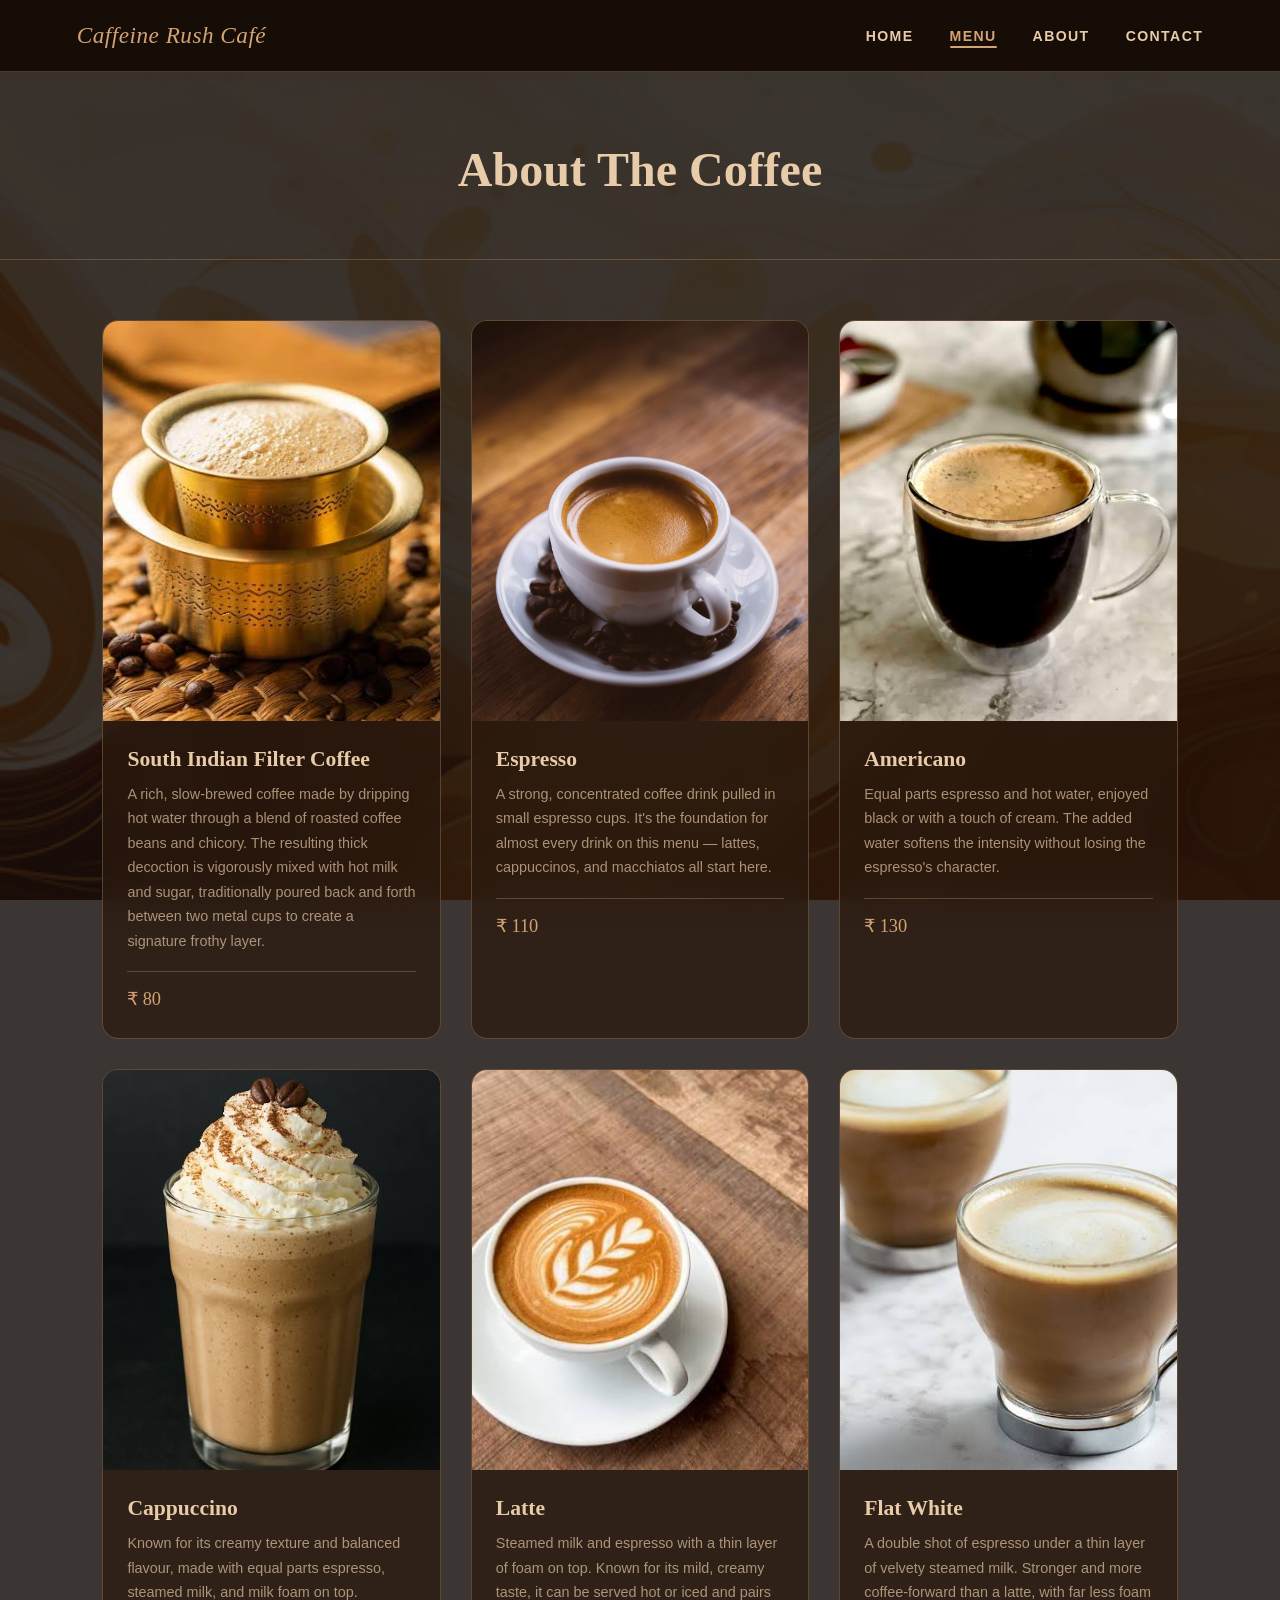
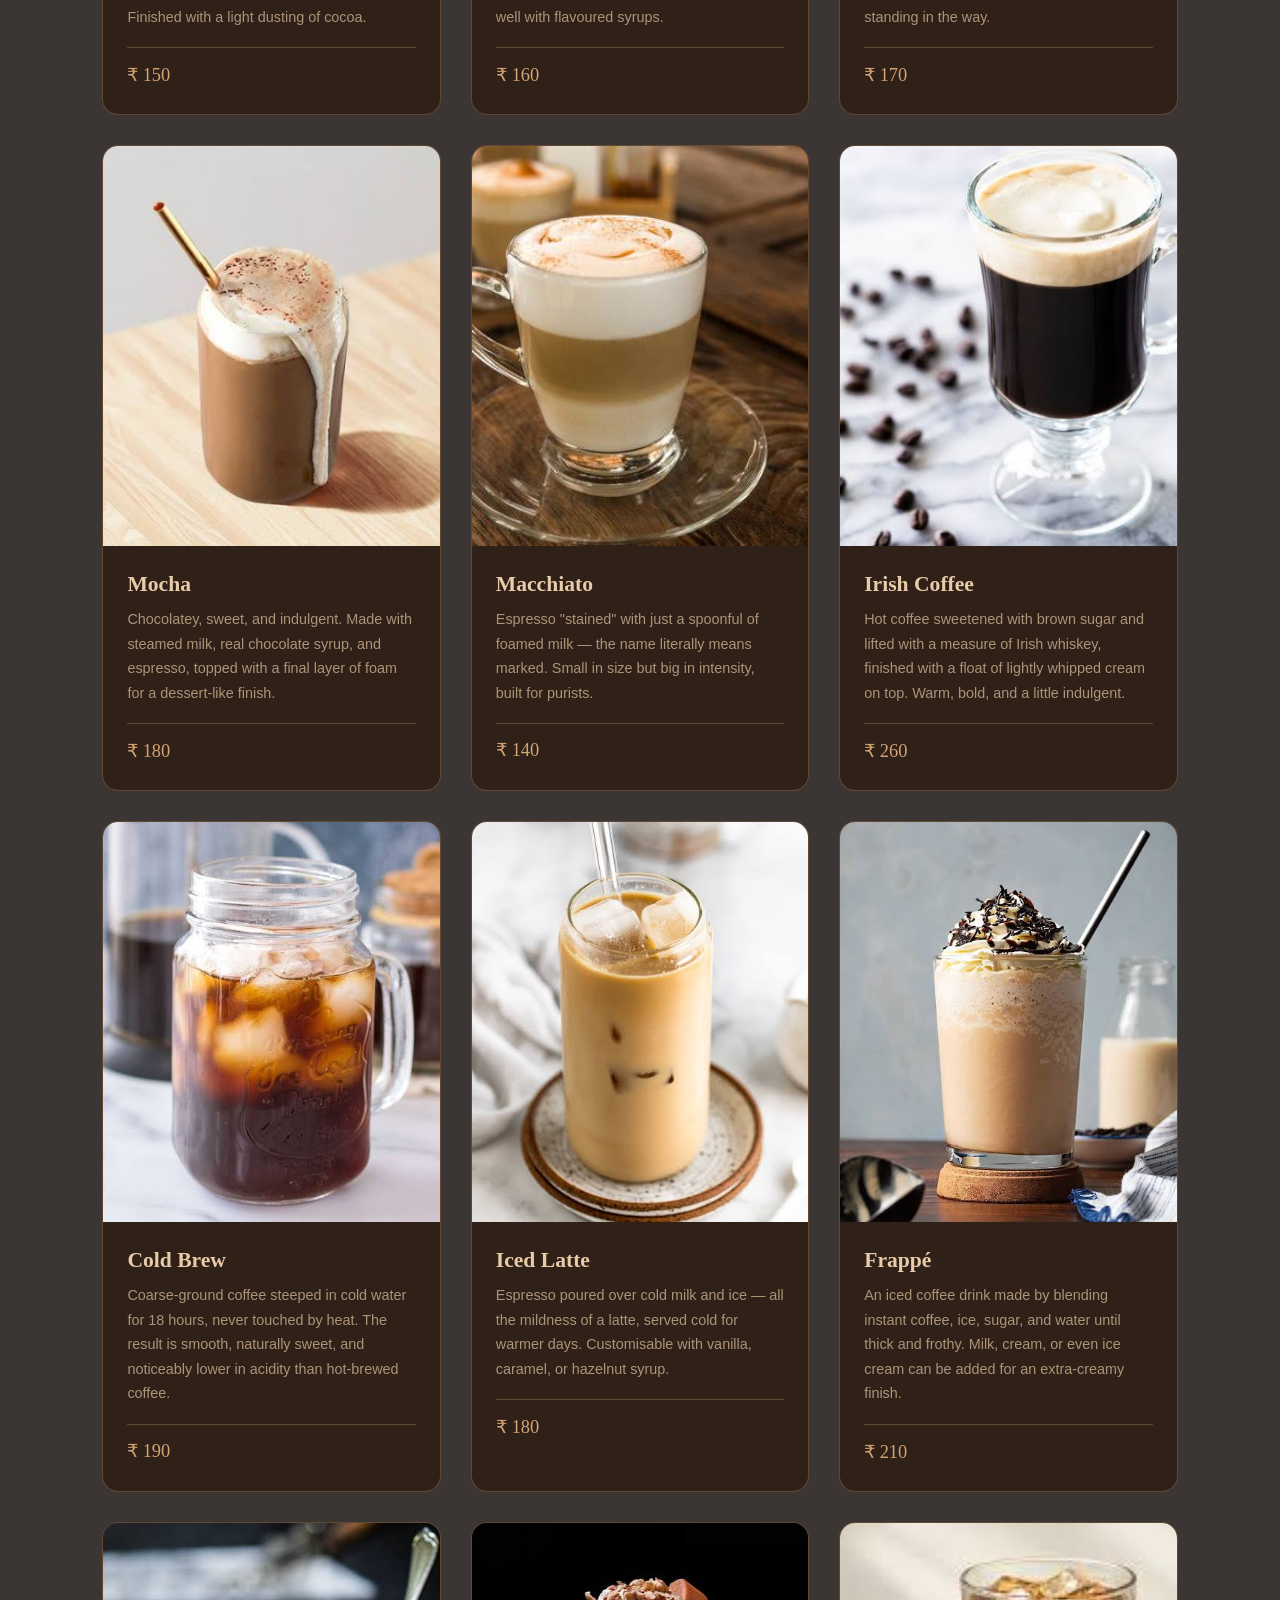
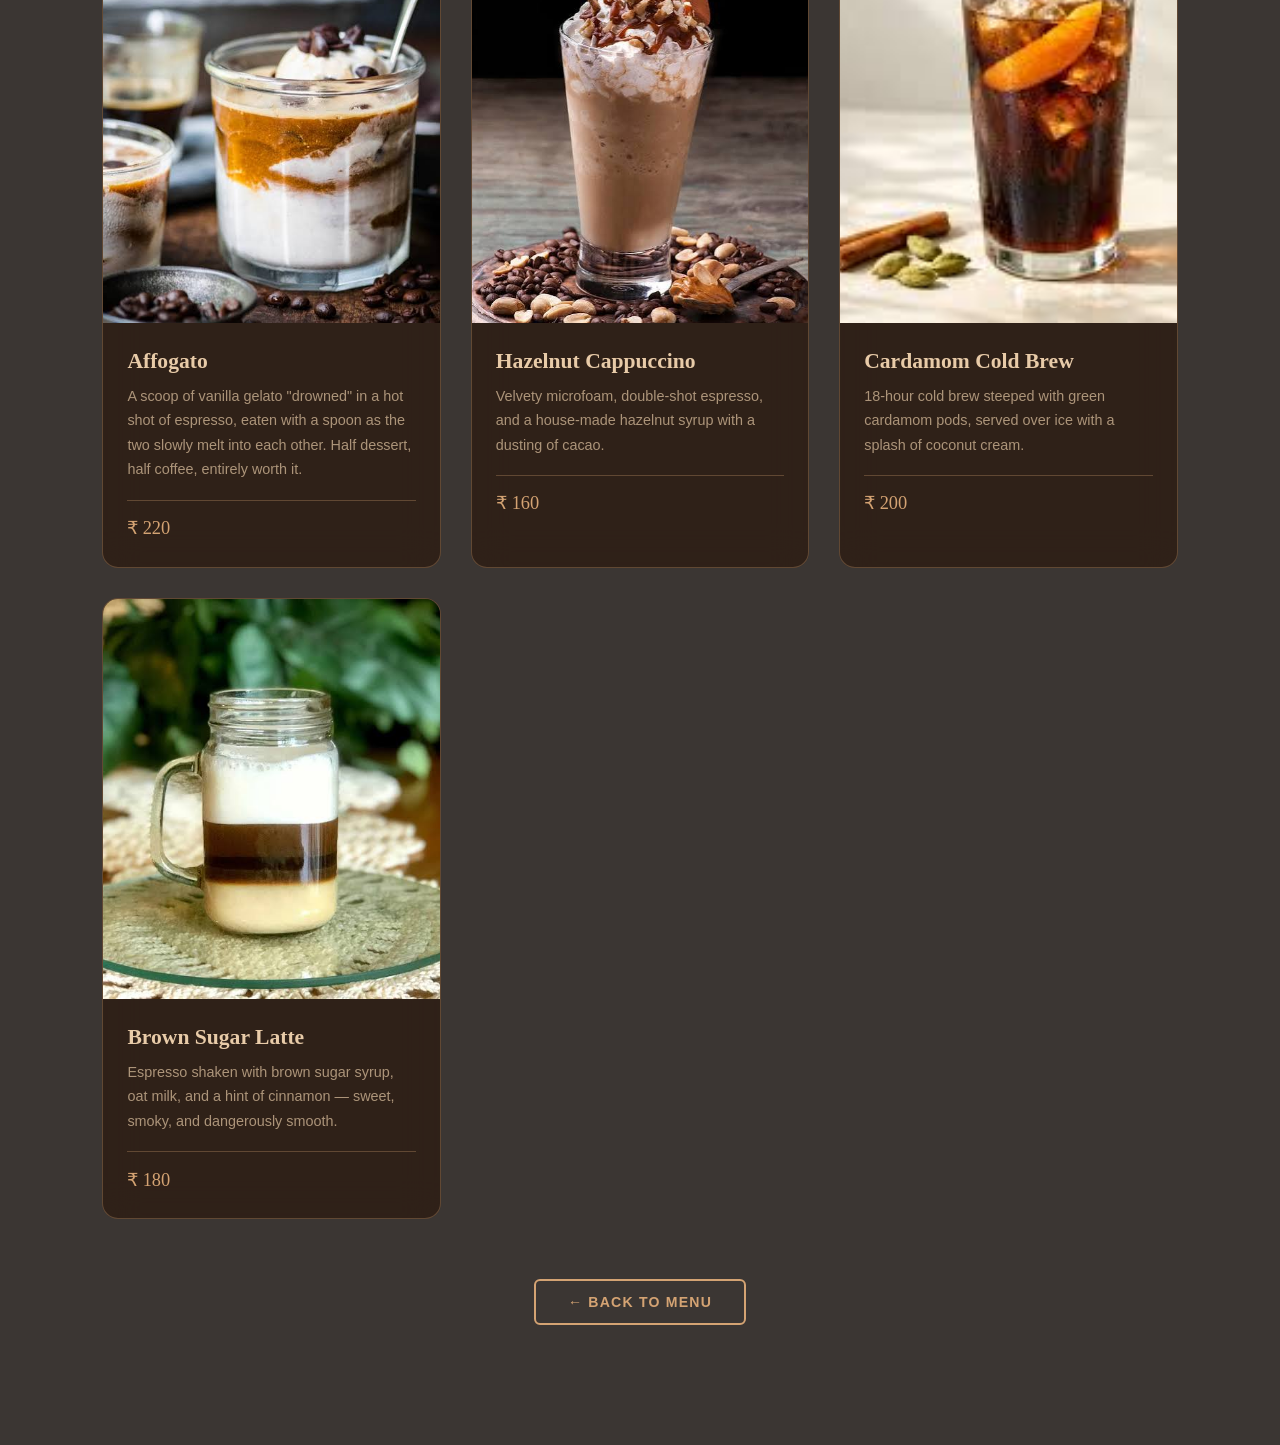
==== coffee.html @ bfacd7c4 "Initial coffee landing page" ====
<!DOCTYPE html>
<html lang="en">
<head>
  <meta charset="UTF-8">
  <meta name="viewport" content="width=device-width, initial-scale=1.0">
  <title>Coffee Guide | Caffeine Rush Café</title>
  <link rel="icon" href="images/f2.webp">
  <link rel="stylesheet" href="style.css">
</head>
<body class="coffee-page">
  <div class="coffee-page-overlay">

    <!-- ═══ NAVBAR ═══ -->
    <nav class="navbar">
      <a href="index.html" class="brand">Caffeine Rush Café</a>
      <ul class="nav-links">
        <li><a href="index.html">Home</a></li>
        <li><a href="menu.html" class="active">Menu</a></li>
        <li><a href="about.html">About</a></li>
        <li><a href="contact.html">Contact</a></li>
      </ul>
    </nav>

    <!-- ═══ INTRO ═══ -->
    <div class="coffee-detail-hero">
      <h1>About The Coffee</h1>
    </div>

    <!-- ═══ COFFEE GRID ═══ -->
    <div class="coffee-grid">

      <div class="coffee-card glass-card" id="filter">
        <img src="images/filter.jpg" alt="Filter Coffee" class="coffee-card-img">
        <div class="coffee-card-body">
          <h2>South Indian Filter Coffee</h2>
          <p>A rich, slow-brewed coffee made by dripping hot water through a blend of roasted coffee beans and chicory. The resulting thick decoction is vigorously mixed with hot milk and sugar, traditionally poured back and forth between two metal cups to create a signature frothy layer.</p>
          <div class="coffee-card-footer">
            <span class="coffee-price">₹ 80</span>
          </div>
        </div>
      </div>

      <div class="coffee-card glass-card" id="espresso">
        <img src="images/espr.webp" alt="Espresso" class="coffee-card-img">
        <div class="coffee-card-body">
          <h2>Espresso</h2>
          <p>A strong, concentrated coffee drink pulled in small espresso cups. It's the foundation for almost every drink on this menu — lattes, cappuccinos, and macchiatos all start here.</p>
          <div class="coffee-card-footer">
            <span class="coffee-price">₹ 110</span>
          </div>
        </div>
      </div>

      <div class="coffee-card glass-card" id="americano">
        <img src="images/amer.jpg" alt="Americano" class="coffee-card-img">
        <div class="coffee-card-body">
          <h2>Americano</h2>
          <p>Equal parts espresso and hot water, enjoyed black or with a touch of cream. The added water softens the intensity without losing the espresso's character.</p>
          <div class="coffee-card-footer">
            <span class="coffee-price">₹ 130</span>
          </div>
        </div>
      </div>

      <div class="coffee-card glass-card" id="cappuccino">
        <img src="images/capp.jpg" alt="Cappuccino" class="coffee-card-img">
        <div class="coffee-card-body">
          <h2>Cappuccino</h2>
          <p>Known for its creamy texture and balanced flavour, made with equal parts espresso, steamed milk, and milk foam on top. Finished with a light dusting of cocoa.</p>
          <div class="coffee-card-footer">
            <span class="coffee-price">₹ 150</span>
          </div>
        </div>
      </div>

      <div class="coffee-card glass-card" id="latte">
        <img src="images/latte.jpg" alt="Latte" class="coffee-card-img">
        <div class="coffee-card-body">
          <h2>Latte</h2>
          <p>Steamed milk and espresso with a thin layer of foam on top. Known for its mild, creamy taste, it can be served hot or iced and pairs well with flavoured syrups.</p>
          <div class="coffee-card-footer">
            <span class="coffee-price">₹ 160</span>
          </div>
        </div>
      </div>

      <div class="coffee-card glass-card" id="flatwhite">
        <img src="images/white.jpg" alt="Flat White" class="coffee-card-img">
        <div class="coffee-card-body">
          <h2>Flat White</h2>
          <p>A double shot of espresso under a thin layer of velvety steamed milk. Stronger and more coffee-forward than a latte, with far less foam standing in the way.</p>
          <div class="coffee-card-footer">
            <span class="coffee-price">₹ 170</span>
          </div>
        </div>
      </div>

      <div class="coffee-card glass-card" id="mocha">
        <img src="images/mocha.jpg" alt="Mocha" class="coffee-card-img">
        <div class="coffee-card-body">
          <h2>Mocha</h2>
          <p>Chocolatey, sweet, and indulgent. Made with steamed milk, real chocolate syrup, and espresso, topped with a final layer of foam for a dessert-like finish.</p>
          <div class="coffee-card-footer">
            <span class="coffee-price">₹ 180</span>
          </div>
        </div>
      </div>

      <div class="coffee-card glass-card" id="macchiato">
        <img src="images/macc.jpg" alt="Macchiato" class="coffee-card-img">
        <div class="coffee-card-body">
          <h2>Macchiato</h2>
          <p>Espresso "stained" with just a spoonful of foamed milk — the name literally means marked. Small in size but big in intensity, built for purists.</p>
          <div class="coffee-card-footer">
            <span class="coffee-price">₹ 140</span>
          </div>
        </div>
      </div>

      <div class="coffee-card glass-card" id="irish">
        <img src="images/irish.jpg" alt="Irish Coffee" class="coffee-card-img">
        <div class="coffee-card-body">
          <h2>Irish Coffee</h2>
          <p>Hot coffee sweetened with brown sugar and lifted with a measure of Irish whiskey, finished with a float of lightly whipped cream on top. Warm, bold, and a little indulgent.</p>
          <div class="coffee-card-footer">
            <span class="coffee-price">₹ 260</span>
          </div>
        </div>
      </div>

      <div class="coffee-card glass-card" id="coldbrew">
        <img src="images/cold.jpg" alt="Cold Brew" class="coffee-card-img">
        <div class="coffee-card-body">
          <h2>Cold Brew</h2>
          <p>Coarse-ground coffee steeped in cold water for 18 hours, never touched by heat. The result is smooth, naturally sweet, and noticeably lower in acidity than hot-brewed coffee.</p>
          <div class="coffee-card-footer">
            <span class="coffee-price">₹ 190</span>
          </div>
        </div>
      </div>

      <div class="coffee-card glass-card" id="icedlatte">
        <img src="images/icedlatte.jpg" alt="Iced Latte" class="coffee-card-img">
        <div class="coffee-card-body">
          <h2>Iced Latte</h2>
          <p>Espresso poured over cold milk and ice — all the mildness of a latte, served cold for warmer days. Customisable with vanilla, caramel, or hazelnut syrup.</p>
          <div class="coffee-card-footer">
            <span class="coffee-price">₹ 180</span>
          </div>
        </div>
      </div>

      <div class="coffee-card glass-card" id="frappe">
        <img src="images/frappe.jpg" alt="Frappé" class="coffee-card-img">
        <div class="coffee-card-body">
          <h2>Frappé</h2>
          <p>An iced coffee drink made by blending instant coffee, ice, sugar, and water until thick and frothy. Milk, cream, or even ice cream can be added for an extra-creamy finish.</p>
          <div class="coffee-card-footer">
            <span class="coffee-price">₹ 210</span>
          </div>
        </div>
      </div>

      <div class="coffee-card glass-card" id="affogato">
        <img src="images/affogato.jpg" alt="Affogato" class="coffee-card-img">
        <div class="coffee-card-body">
          <h2>Affogato</h2>
          <p>A scoop of vanilla gelato "drowned" in a hot shot of espresso, eaten with a spoon as the two slowly melt into each other. Half dessert, half coffee, entirely worth it.</p>
          <div class="coffee-card-footer">
            <span class="coffee-price">₹ 220</span>
          </div>
        </div>
      </div>

      <div class="coffee-card glass-card" id="hazelnut">
        <img src="images/hazel.jpg" alt="Hazelnut Cappuccino" class="coffee-card-img">
        <div class="coffee-card-body">
          <h2>Hazelnut Cappuccino</h2>
          <p>Velvety microfoam, double-shot espresso, and a house-made hazelnut syrup with a dusting of cacao.</p>
          <div class="coffee-card-footer">
            <span class="coffee-price">₹ 160</span>
          </div>
        </div>
      </div>

      <div class="coffee-card glass-card" id="cardamom">
        <img src="images/cardo.jpg" alt="Cardamom Cold Brew" class="coffee-card-img">
        <div class="coffee-card-body">
          <h2>Cardamom Cold Brew</h2>
          <p>18-hour cold brew steeped with green cardamom pods, served over ice with a splash of coconut cream.</p>
          <div class="coffee-card-footer">
            <span class="coffee-price">₹ 200</span>
          </div>
        </div>
      </div>

      <div class="coffee-card glass-card" id="brown">
        <img src="images/brown.jpg" alt="Brown Sugar Latte" class="coffee-card-img">
        <div class="coffee-card-body">
          <h2>Brown Sugar Latte</h2>
          <p>Espresso shaken with brown sugar syrup, oat milk, and a hint of cinnamon — sweet, smoky, and dangerously smooth.</p>
          <div class="coffee-card-footer">
            <span class="coffee-price">₹ 180</span>
          </div>
        </div>
      </div>

    </div>

    
    <div class="text-center" style="padding-bottom: 60px;">
      <a href="menu.html" class="btn btn-outline">← Back to Menu</a>
    </div>

  </div>
</body>
</html>
---- style.css ----
:root {
  --espresso:   #2c1a0e;  
  --roast:      #5b2d0e;   
  --caramel:    #d4a373;  
  --latte:      #e8cba8;  
  --cream:      #fdf6ec;  
  --mist:       rgba(253, 246, 236, 0.06);
  --card-bg:    rgba(44, 26, 14, 0.72);
  --border:     rgba(212, 163, 115, 0.30);
  --shadow:     rgba(91, 45, 14, 0.40);
}

*{
  margin: 0; padding: 0;
  box-sizing: border-box;
}
html  { scroll-behavior: smooth; }
body  {
  font-family: 'Lato', sans-serif;
  background: var(--espresso);
  color: var(--cream);
  overflow-x: hidden;
}

/* ================================================
   TYPOGRAPHY
================================================ */
h1, h2, h3 { font-family: 'Playfair Display', serif; }
h1 { font-size: 3rem;   color: var(--latte); }
h2 { font-size: 2rem;   color: var(--caramel); }
h3 { font-size: 1.3rem; color: var(--latte); }
p  { color: var(--latte); font-size: 1rem; line-height: 1.8; }


/* ================================================
   NAVBAR  (shared across all pages)
================================================ */
.navbar {
  position: sticky;
  top: 0;
  z-index: 100;
  display: flex;
  align-items: center;
  justify-content: space-between;
  padding: 0 6%;
  height: 72px;
  background: rgba(20, 10, 4, 0.92);
  backdrop-filter: blur(14px);
  -webkit-backdrop-filter: blur(14px);
  border-bottom: 1px solid var(--border);
}
.navbar .brand {
  font-family: 'Playfair Display', serif;
  font-size: 1.45rem;
  font-style: italic;
  color: var(--caramel);
  text-decoration: none;
  letter-spacing: 0.5px;
  white-space: nowrap;
}
.nav-links {
  display: flex;
  list-style: none;
  gap: 36px;
}
.nav-links a {
  font-family: 'Lato', sans-serif;
  font-size: 0.88rem;
  font-weight: 700;
  letter-spacing: 1.4px;
  text-transform: uppercase;
  color: var(--latte);
  text-decoration: none;
  position: relative;
  transition: color 0.25s;
}
.nav-links a::after {
  content: "";
  position: absolute;
  bottom: -4px; left: 0;
  width: 0; height: 2px;
  background: var(--caramel);
  border-radius: 2px;
  transition: width 0.28s;
}
.nav-links a:hover,
.nav-links a.active  { color: var(--caramel); }
.nav-links a:hover::after,
.nav-links a.active::after { width: 100%; }

/* ================================================
   BUTTONS
================================================ */
.btn {
  display: inline-block;
  padding: 13px 32px;
  font-family: 'Lato', sans-serif;
  font-size: 0.88rem;
  font-weight: 700;
  letter-spacing: 1.2px;
  text-transform: uppercase;
  text-decoration: none;
  border-radius: 6px;
  transition: all 0.3s;
  cursor: pointer;
  border: none;
}
.btn-primary {
  background: var(--caramel);
  color: var(--espresso);
  margin-top: 50px;
}
.btn-primary:hover {
  background: var(--latte);
  transform: translateY(-3px);
  box-shadow: 0 8px 24px rgba(212, 163, 115, 0.45);
}
.btn-outline {
  background: transparent;
  color: var(--caramel);
  border: 2px solid var(--caramel);
}
.btn-outline:hover {
  background: var(--caramel);
  color: var(--espresso);
  transform: translateY(-3px);
}

/* ================================================
   SECTION COMMON
================================================ */
.section        { padding: 90px 8%; }
.section-label  {
  display: block;
  font-family: 'Lato', sans-serif;
  font-size: 0.78rem;
  font-weight: 700;
  letter-spacing: 3px;
  text-transform: uppercase;
  color: var(--caramel);
  margin-bottom: 10px;
}
.section-title {
  font-size: 2.6rem;
  color: var(--latte);
  margin-bottom: 18px;
}
.section-divider {
  width: 60px; height: 3px;
  background: var(--caramel);
  border-radius: 2px;
  margin: 0 auto 55px;
}
.section-divider.left { margin-left: 0; }
.text-center { text-align: center; }

/* ================================================
   GLASS CARD
================================================ */
.glass-card {
  background: var(--card-bg);
  backdrop-filter: blur(18px);
  -webkit-backdrop-filter: blur(18px);
  border: 1px solid var(--border);
  border-radius: 16px;
  transition: transform 0.35s, box-shadow 0.35s, border-color 0.35s;
}
.glass-card:hover {
  transform: translateY(-6px);
  box-shadow: 0 16px 48px var(--shadow);
  border-color: rgba(212, 163, 115, 0.55);
}

/* ================================================
   FOOTER (shared)
================================================ */
.footer {
  background: #180c05;
  border-top: 1px solid var(--border);
  padding: 50px 8% 30px;
  display: grid;
  grid-template-columns: 1fr 1fr 1fr;
  gap: 40px;
}
.footer-brand h3 {
  font-family: 'Playfair Display', serif;
  font-style: italic;
  font-size: 1.5rem;
  color: var(--caramel);
  margin-bottom: 12px;
}
.footer-brand p { font-size: 0.9rem; color: rgba(232, 203, 168, 0.65); }
.footer h4 {
  font-family: 'Lato', sans-serif;
  font-size: 0.78rem;
  letter-spacing: 2px;
  text-transform: uppercase;
  color: var(--caramel);
  margin-bottom: 16px;
}
.footer ul { list-style: none; }
.footer ul li { margin-bottom: 10px; }
.footer ul li a {
  color: rgba(232, 203, 168, 0.65);
  text-decoration: none;
  font-size: 0.9rem;
  transition: color 0.25s;
}
.footer ul li a:hover { color: var(--caramel); }
.footer-bottom {
  background: #120800;
  text-align: center;
  padding: 18px;
  border-top: 1px solid var(--border);
  font-size: 0.82rem;
  color: rgba(232, 203, 168, 0.4);
}

/* ================================================
   ── INDEX PAGE ──
================================================ */

/* Hero */
.hero {
  position: relative;
  min-height: 100vh;
  display: flex;
  align-items: center;
  background: url("images/c5.jpg") center/cover no-repeat;
}
.hero-overlay {
  position: absolute;
  inset: 0;
  background: linear-gradient(
    135deg,
    rgba(20, 8, 2, 0.82) 0%,
    rgba(44, 26, 14, 0.65) 60%,
    rgba(20, 8, 2, 0.78) 100%
  );
}
.hero-inner {
  position: relative;
  z-index: 2;
  width: 100%;
  max-width: 1200px;
  margin: 0 auto;
  padding: 0 8%;
  display: flex;
  align-items: center;
  justify-content: space-between;
  gap: 60px;
}
.hero-content {
  max-width: 600px;
  animation: heroFade 1s ease forwards;
}
.hero-logo-wrap {
  flex-shrink: 0;
  display: flex;
  align-items: center;
  justify-content: center;
  animation: heroFade 1.2s ease forwards;
}
.hero-logo {
  height: 280px;
  object-fit: cover;
  border-radius: 25px;
  border: 3px solid var(--border);
  box-shadow: 0 0 60px rgba(212, 163, 115, 0.35), 0 20px 60px rgba(0,0,0,0.5);
}
.hero-eyebrow {
  display: inline-block;
  font-size: 0.78rem;
  font-weight: 700;
  letter-spacing: 3.5px;
  text-transform: uppercase;
  color: var(--caramel);
  border: 1px solid var(--border);
  padding: 6px 16px;
  border-radius: 30px;
  margin-bottom: 22px;
}
.hero h1 {
  font-size: 4.2rem;
  color: var(--cream);
  margin-bottom: 20px;
}
.hero h1 em {
  font-style: italic;
  color: var(--caramel);
}
.hero-sub {
  font-size: 1.1rem;
  color: var(--latte);
  margin-bottom: 38px;
  max-width: 480px;
  line-height: 1.8;
}
.hero-cta { display: flex; gap: 16px; flex-wrap: wrap; }

@keyframes heroFade {
  from { opacity:0; transform: translateY(30px); }
  to   { opacity:1; transform: translateY(0);    }
}
.pillars {
  display: grid;
  grid-template-columns: repeat(3, 1fr);
  gap: 24px;
}
.pillar {
  padding: 36px 28px;
  text-align: center;
}
.pillar h3   { margin-bottom: 12px; font-size: 1.15rem; }
.pillar p    { font-size: 0.93rem; color: rgba(232,203,168,0.7); }

/* Signature drinks — 3 spotlight cards */
.spotlight-grid {
  display: grid;
  grid-template-columns: repeat(3, 1fr);
  gap: 24px;
}
.spotlight-card {
  padding: 32px 24px 28px;
  display: flex;
  flex-direction: column;
  gap: 10px;
}
.spotlight-card .tag {
  font-size: 0.72rem;
  font-weight: 700;
  letter-spacing: 2px;
  text-transform: uppercase;
  color: var(--caramel);
}
.spotlight-card h3 { font-size: 1.25rem; }
.spotlight-card p  { font-size: 0.88rem; color: rgba(232,203,168,0.68); flex:1; }
.spotlight-card .price {
  font-family: 'Playfair Display', serif;
  font-size: 1.1rem;
  color: var(--caramel);
  margin-top: 8px;
}

/* Timings grid (replaces old hours strip) */
.timings-grid {
  display: grid;
  grid-template-columns: repeat(4, 1fr);
  gap: 22px;
}
.timing-card {
  padding: 30px 22px;
  text-align: center;
  display: flex;
  flex-direction: column;
  gap: 10px;
}
.timing-day {
  font-size: 0.75rem;
  font-weight: 700;
  letter-spacing: 2px;
  text-transform: uppercase;
  color: var(--caramel);
}
.timing-hours {
  font-family: 'Playfair Display', serif;
  font-size: 1.15rem;
  color: var(--cream);
}

/* ================================================
   ── MENU PAGE ──
================================================ */
.menu-hero {
  background: url("images/f2.webp") center/cover no-repeat;
  position: relative;
  padding: 100px 8% 70px;
  text-align: center;
}
.menu-hero::before {
  content: ""; position: absolute; inset: 0;
  background: rgba(12, 5, 2, 0.75);
}
.menu-hero * { position: relative; z-index: 1; }
.menu-hero h1 { font-size: 3rem; margin-bottom: 12px; }
.menu-hero p  { color: var(--latte); font-size: 1rem; }

.menu-grid {
  display: grid;
  grid-template-columns: repeat(auto-fill, minmax(280px, 1fr));
  gap: 24px;
}
.menu-item {
  padding: 30px 26px;
  display: flex;
  flex-direction: column;
  gap: 8px;
}
.menu-item-top {
  display: flex;
  justify-content: space-between;
  align-items: baseline;
}
.menu-item-top h3 { font-size: 1.1rem; }
.menu-item .item-price {
  font-family: 'Playfair Display', serif;
  font-size: 1rem;
  color: var(--caramel);
  white-space: nowrap;
  margin-left: 10px;
}
.menu-item p  { font-size: 0.88rem; color: rgba(232,203,168,0.65); line-height: 1.6; }
.menu-item .badge {
  align-self: flex-start;
  font-size: 0.68rem;
  font-weight: 700;
  letter-spacing: 1px;
  text-transform: uppercase;
  padding: 3px 10px;
  border-radius: 20px;
  background: rgba(212,163,115,0.15);
  color: var(--caramel);
  border: 1px solid rgba(212,163,115,0.3);
  margin-top: 4px;
}

/* ================================================
   ── COFFEE DETAIL PAGE ──
================================================ */
.coffee-page {
  background: url("images/c1.jpg") center/cover fixed;
}
.coffee-page-overlay {
  min-height: 100vh;
  background: rgba(10, 4, 1, 0.80);
  padding-bottom: 60px;
}
.coffee-detail-hero {
  text-align: center;
  padding: 70px 8% 50px;
  border-bottom: 1px solid var(--border);
}
.coffee-detail-hero h1 { margin-bottom: 12px; }
.coffee-detail-hero p  { max-width: 560px; margin: 0 auto; color: rgba(232,203,168,0.7); }

.coffee-grid {
  display: grid;
  grid-template-columns: repeat(auto-fill, minmax(320px, 1fr));
  gap: 30px;
  padding: 60px 8%;
}
.coffee-card {
  padding: 0;
  overflow: hidden;
}
.coffee-card-img {
  width: 100%;
  height: 400px;
  object-fit: cover;
  display: block;
  transition: transform 0.45s;
}
.coffee-card:hover .coffee-card-img { transform: scale(1.05); }
.coffee-card-body { padding: 26px 24px 28px; }
.coffee-card-body h2 {
  font-size: 1.35rem;
  color: var(--latte);
  margin-bottom: 10px;
}
.coffee-card-body p  { font-size: 0.9rem; color: rgba(232,203,168,0.68); line-height: 1.7; }
.coffee-card-footer {
  display: flex;
  justify-content: space-between;
  align-items: center;
  margin-top: 18px;
  padding-top: 16px;
  border-top: 1px solid var(--border);
}
.coffee-price {
  font-family: 'Playfair Display', serif;
  font-size: 1.15rem;
  color: var(--caramel);
}
.intensity {
  display: flex;
  gap: 4px;
  align-items: center;
}
.dot {
  width: 10px; height: 10px;
  border-radius: 50%;
  background: var(--border);
}
.dot.filled { background: var(--caramel); }
.intensity-label {
  font-size: 0.72rem;
  letter-spacing: 1px;
  text-transform: uppercase;
  color: rgba(232,203,168,0.5);
  margin-left: 6px;
}

/* ================================================
   ── ABOUT PAGE ──
================================================ */
.about-hero {
  background: url("images/f2.webp") center/cover no-repeat;
  position: relative;
  padding: 110px 8% 80px;
}
.about-hero::before {
  content: ""; position: absolute; inset: 0;
  background: rgba(10, 4, 2, 0.80);
}
.about-hero-content { position: relative; z-index: 1; max-width: 600px; }
.about-hero-content h1 { margin-bottom: 18px; }
.about-hero-content p  { color: var(--latte); font-size: 1.05rem; line-height: 1.8; }

/* Story split */
.story-split {
  display: grid;
  grid-template-columns: 1fr 1fr;
  gap: 60px;
  align-items: center;
}
.story-text h2   { margin-bottom: 16px; }
.story-text p    { margin-bottom: 14px; font-size: 0.95rem; color: rgba(232,203,168,0.78); }
.story-img {
  width: 100%;
  border-radius: 16px;
  border: 1px solid var(--border);
  object-fit: cover;
  height: 380px;
  box-shadow: 0 16px 50px rgba(0,0,0,0.5);
}

/* Values grid */
.values-grid {
  display: grid;
  grid-template-columns: repeat(auto-fill, minmax(220px, 1fr));
  gap: 22px;
}
.value-card {
  padding: 34px 26px;
  text-align: center;
}
.value-icon { font-size: 2rem; margin-bottom: 14px; }
.value-card h3 { font-size: 1.05rem; margin-bottom: 10px; }
.value-card p  { font-size: 0.88rem; color: rgba(232,203,168,0.65); }

/* Team grid */
.team-grid {
  display: grid;
  grid-template-columns: repeat(3, 1fr);
  gap: 26px;
}
.team-card { padding: 32px 24px; text-align: center; }
.team-avatar {
  width: 88px; height: 88px;
  border-radius: 50%;
  border: 2px solid var(--border);
  background: var(--roast);
  display: flex;
  align-items: center;
  justify-content: center;
  font-size: 2rem;
  margin: 0 auto 16px;
}
.team-card h3   { font-size: 1.1rem; margin-bottom: 4px; }
.team-card .role {
  font-size: 0.78rem;
  font-weight: 700;
  letter-spacing: 1.5px;
  text-transform: uppercase;
  color: var(--caramel);
  margin-bottom: 12px;
  display: block;
}
.team-card p { font-size: 0.88rem; color: rgba(232,203,168,0.6); }

/* Awards */
.awards-strip {
  display: flex;
  justify-content: center;
  gap: 30px;
  flex-wrap: wrap;
}
.award-badge {
  display: flex;
  align-items: center;
  gap: 14px;
  padding: 20px 28px;
  flex: 1;
  min-width: 200px;
  max-width: 280px;
}
.award-badge h4 { font-size: 0.95rem; color: var(--latte); margin-bottom: 3px; }
.award-badge span { font-size: 0.8rem; color: var(--caramel); font-weight: 700; }

/* ================================================
   ── CONTACT PAGE ──
================================================ */
.contact-hero {
  background: url("images/f2.webp") center/cover no-repeat;
  position: relative;
  padding: 100px 8% 70px;
  text-align: center;
}
.contact-hero::before {
  content: ""; position: absolute; inset: 0;
  background: rgba(10, 4, 2, 0.78);
}
.contact-hero * { position: relative; z-index: 1; }
.contact-hero h1 { margin-bottom: 12px; }
.contact-hero p  { color: var(--latte); font-size: 1rem; }

/* Contact layout */
.contact-layout {
  display: grid;
  grid-template-columns: 1fr 1.4fr;
  gap: 40px;
  max-width: 1080px;
  margin: 0 auto;
}

/* Info column */
.contact-info { display: flex; flex-direction: column; gap: 20px; }
.info-card {
  padding: 26px 24px;
  display: flex;
  align-items: flex-start;
  gap: 18px;
}
.info-icon { font-size: 1.5rem; flex-shrink: 0; margin-top: 2px; }
.info-card h4 {
  font-family: 'Lato', sans-serif;
  font-size: 0.72rem;
  font-weight: 700;
  letter-spacing: 2px;
  text-transform: uppercase;
  color: var(--caramel);
  margin-bottom: 5px;
}
.info-card p, .info-card a {
  font-size: 0.93rem;
  color: rgba(232,203,168,0.75);
  text-decoration: none;
  line-height: 1.7;
}
.info-card a:hover { color: var(--caramel); }

/* Hours table */
.hours-table { width: 100%; border-collapse: collapse; margin-top: 4px; }
.hours-table td {
  font-size: 0.88rem;
  padding: 5px 0;
  color: rgba(232,203,168,0.72);
}
.hours-table td:last-child { text-align: right; color: var(--caramel); }

/* Contact form */
.contact-form-card { padding: 40px 36px; }
.contact-form-card h2 { margin-bottom: 6px; font-size: 1.6rem; }
.contact-form-card > p { font-size: 0.9rem; color: rgba(232,203,168,0.65); margin-bottom: 28px; }

.form-row { display: grid; grid-template-columns: 1fr 1fr; gap: 16px; }

.form-group { display: flex; flex-direction: column; gap: 6px; margin-bottom: 18px; }
.form-group label {
  font-size: 0.75rem;
  font-weight: 700;
  letter-spacing: 1.5px;
  text-transform: uppercase;
  color: var(--caramel);
}
.form-group input,
.form-group select,
.form-group textarea {
  background: rgba(255,255,255,0.05);
  border: 1px solid var(--border);
  border-radius: 8px;
  padding: 12px 16px;
  color: var(--cream);
  font-family: 'Lato', sans-serif;
  font-size: 0.93rem;
  outline: none;
  transition: border-color 0.25s, box-shadow 0.25s;
  width: 100%;
}
.form-group select { cursor: pointer; }
.form-group input::placeholder,
.form-group textarea::placeholder { color: rgba(232,203,168,0.3); }
.form-group input:focus,
.form-group select:focus,
.form-group textarea:focus {
  border-color: var(--caramel);
  box-shadow: 0 0 0 3px rgba(212,163,115,0.15);
}
.form-group textarea { resize: vertical; min-height: 130px; }

.form-submit { margin-top: 6px; width: 100%; justify-content: center; font-size: 0.9rem; }

/* Confirmation toast */
.toast {
  display: none;
  position: fixed;
  bottom: 32px; right: 32px;
  background: var(--caramel);
  color: var(--espresso);
  padding: 14px 24px;
  border-radius: 10px;
  font-weight: 700;
  font-size: 0.9rem;
  box-shadow: 0 8px 28px rgba(0,0,0,0.4);
  z-index: 999;
  animation: toastIn 0.4s ease;
}
@keyframes toastIn {
  from { opacity:0; transform: translateY(20px); }
  to   { opacity:1; transform: translateY(0);     }
}
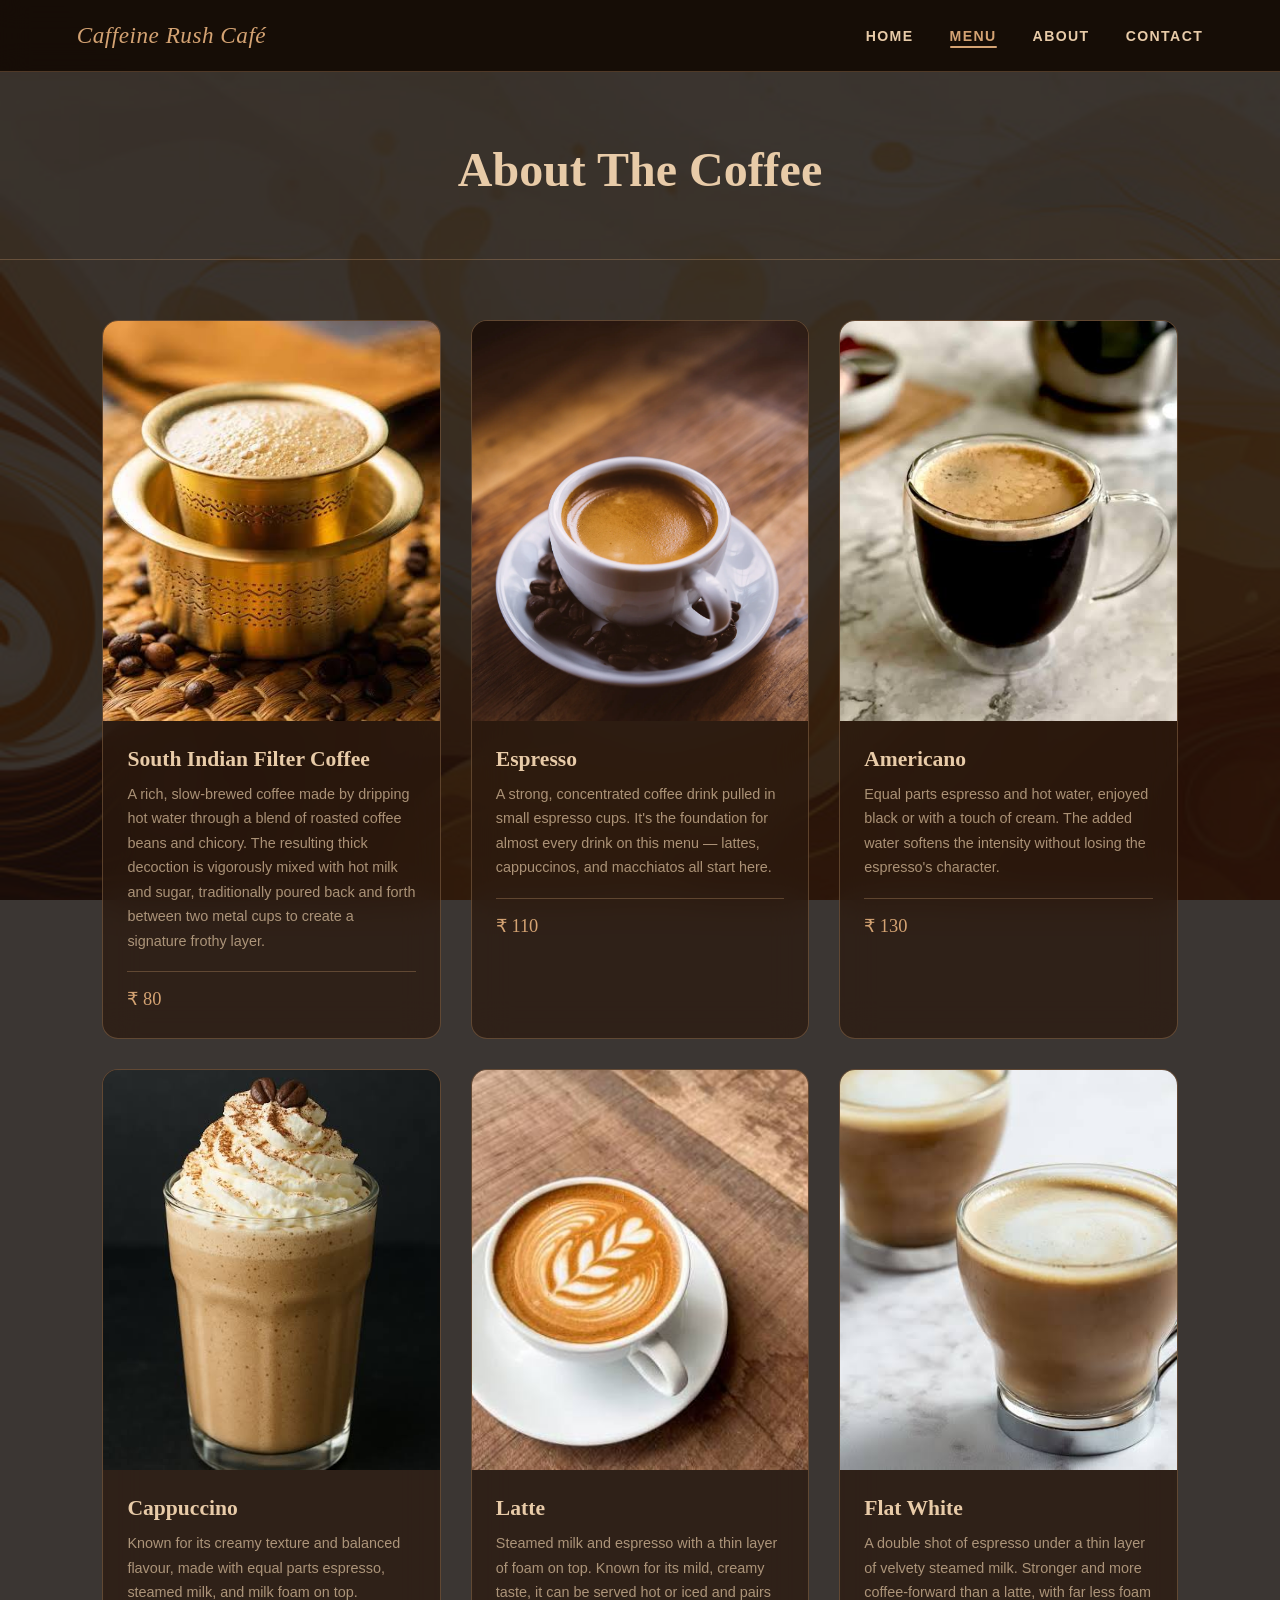
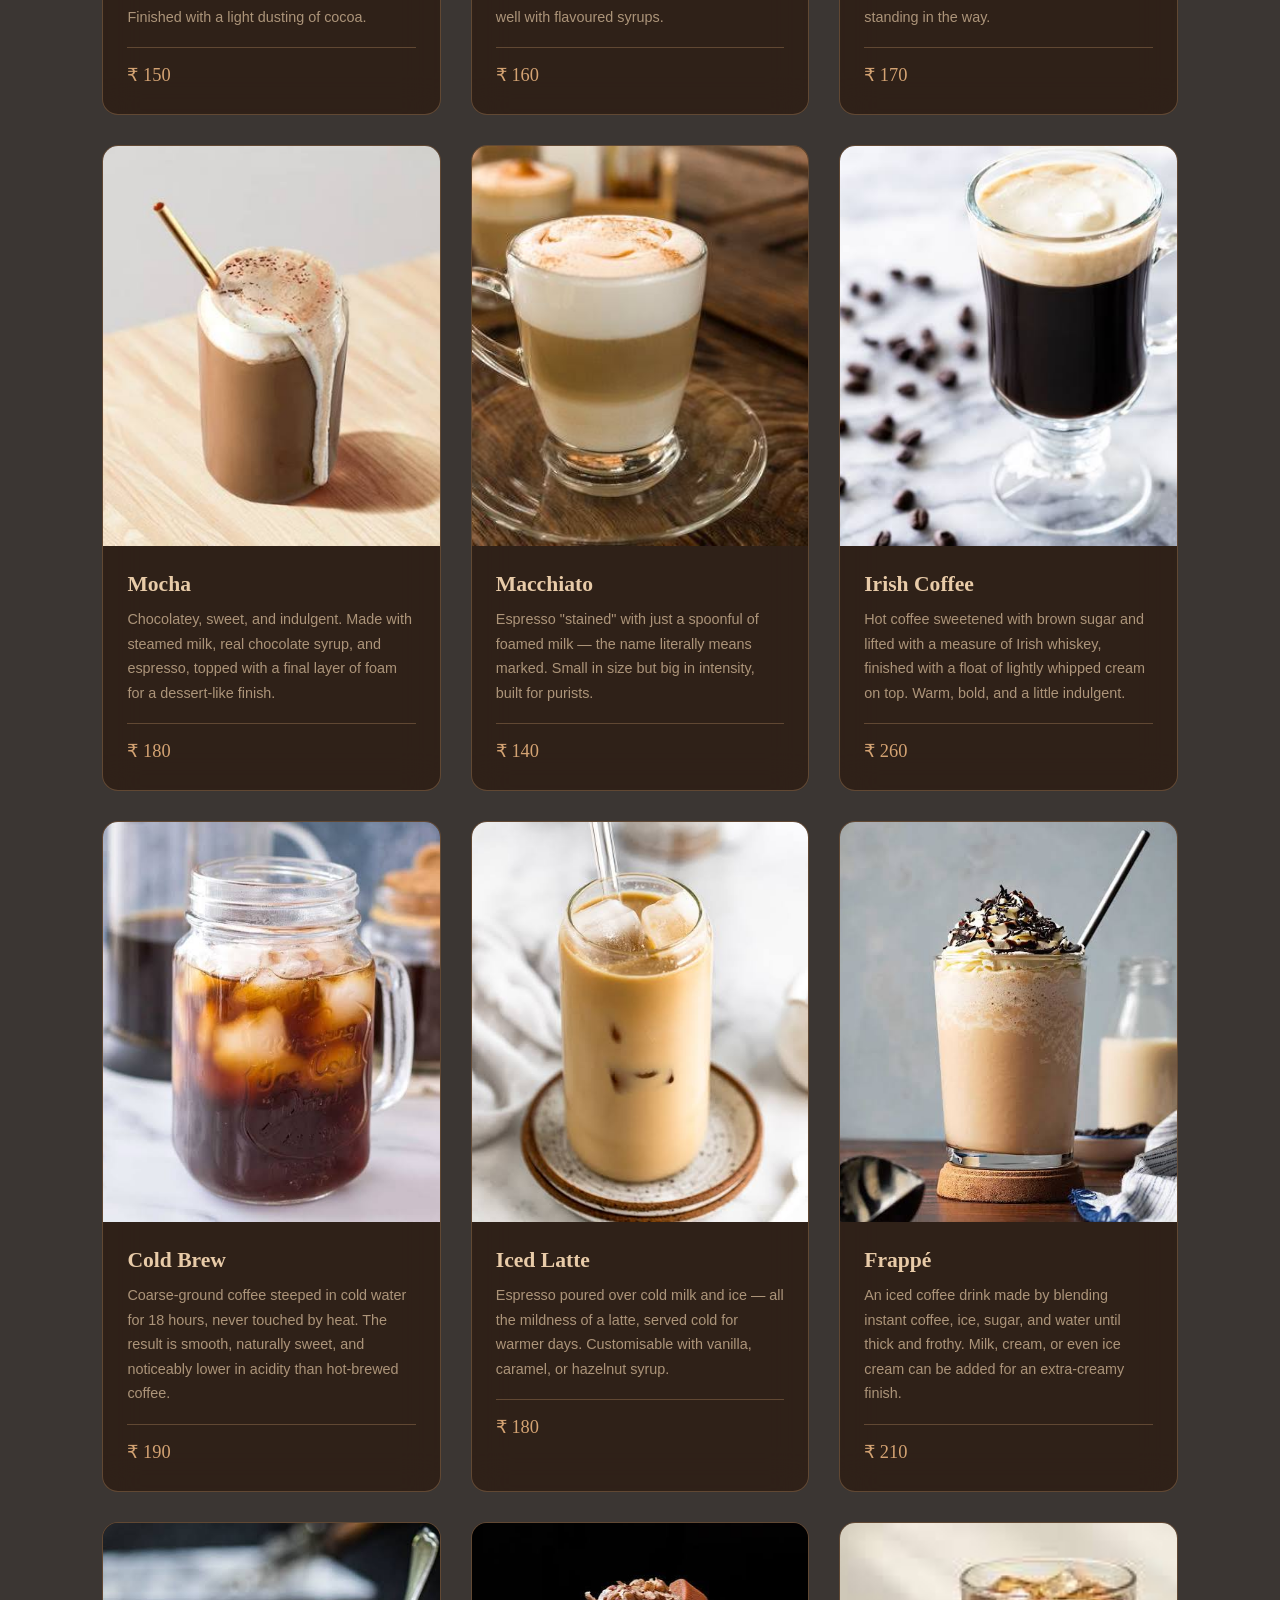
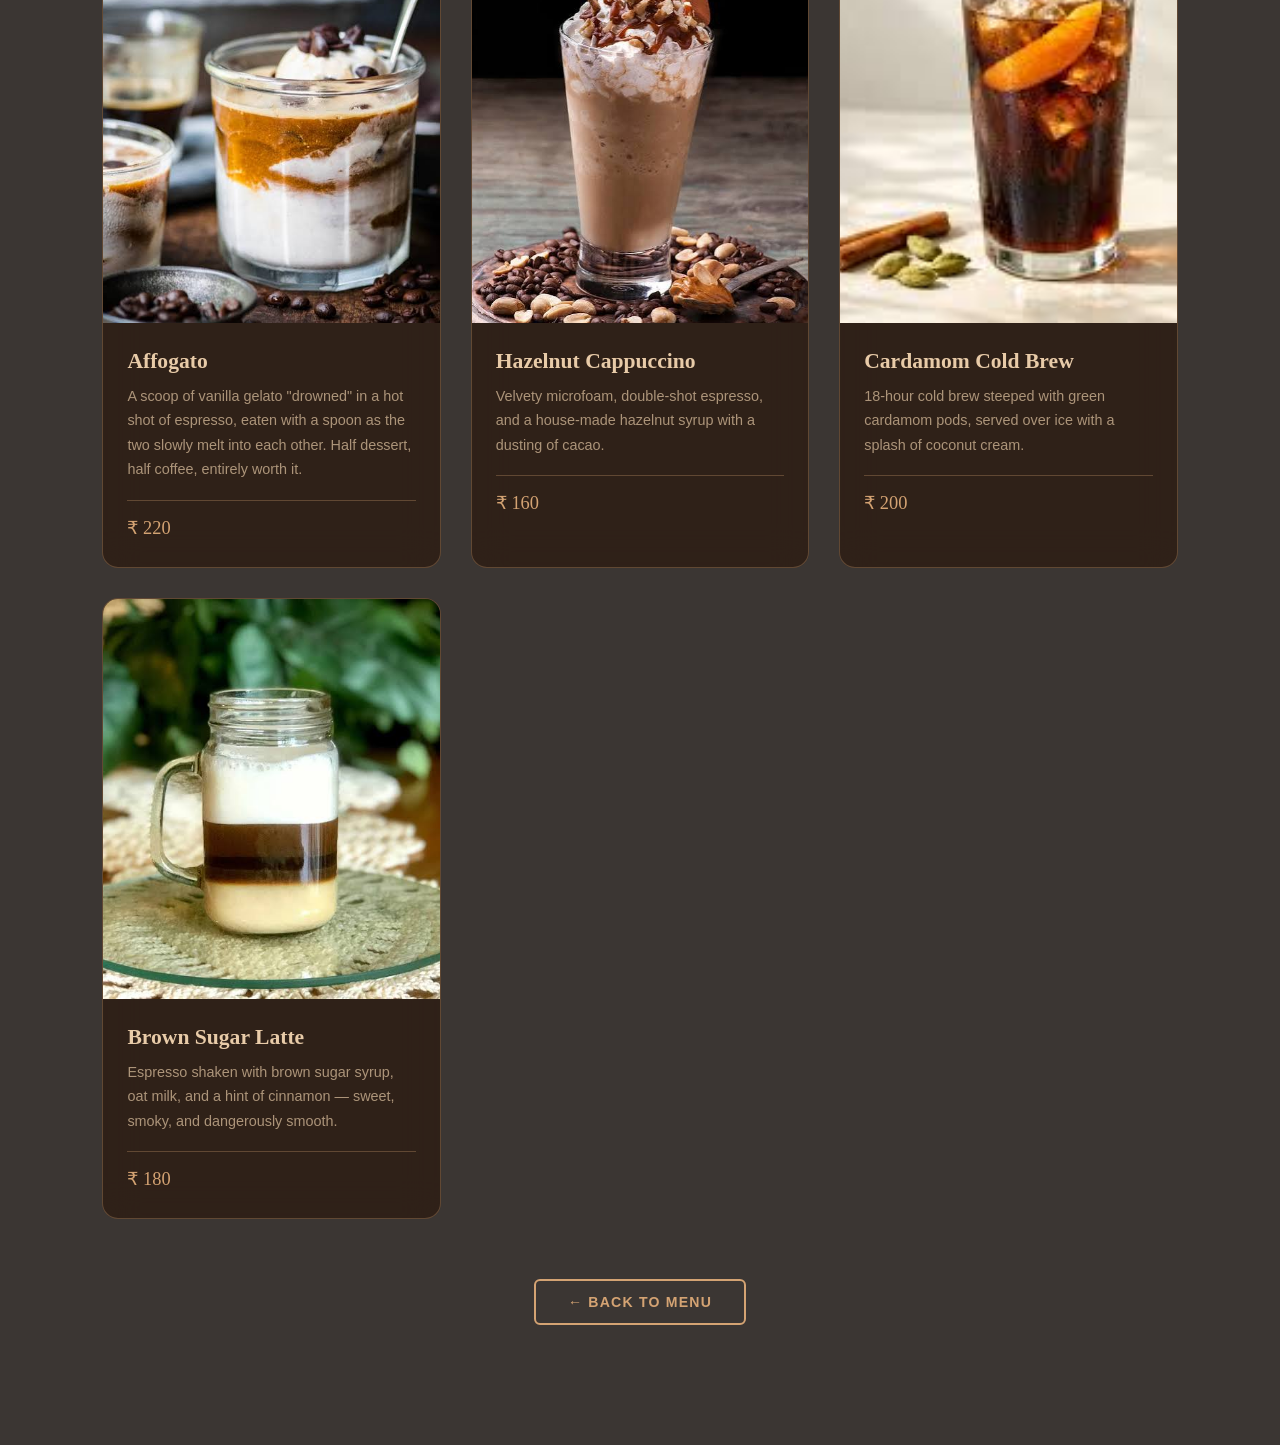
==== commit 411b4255: "Update coffee.html" ====
--- a/coffee.html
+++ b/coffee.html
@@ -10,7 +10,7 @@
 <body class="coffee-page">
   <div class="coffee-page-overlay">
 
-    <!-- ═══ NAVBAR ═══ -->
+    
     <nav class="navbar">
       <a href="index.html" class="brand">Caffeine Rush Café</a>
       <ul class="nav-links">
@@ -21,12 +21,12 @@
       </ul>
     </nav>
 
-    <!-- ═══ INTRO ═══ -->
+    
     <div class="coffee-detail-hero">
       <h1>About The Coffee</h1>
     </div>
 
-    <!-- ═══ COFFEE GRID ═══ -->
+    
     <div class="coffee-grid">
 
       <div class="coffee-card glass-card" id="filter">
